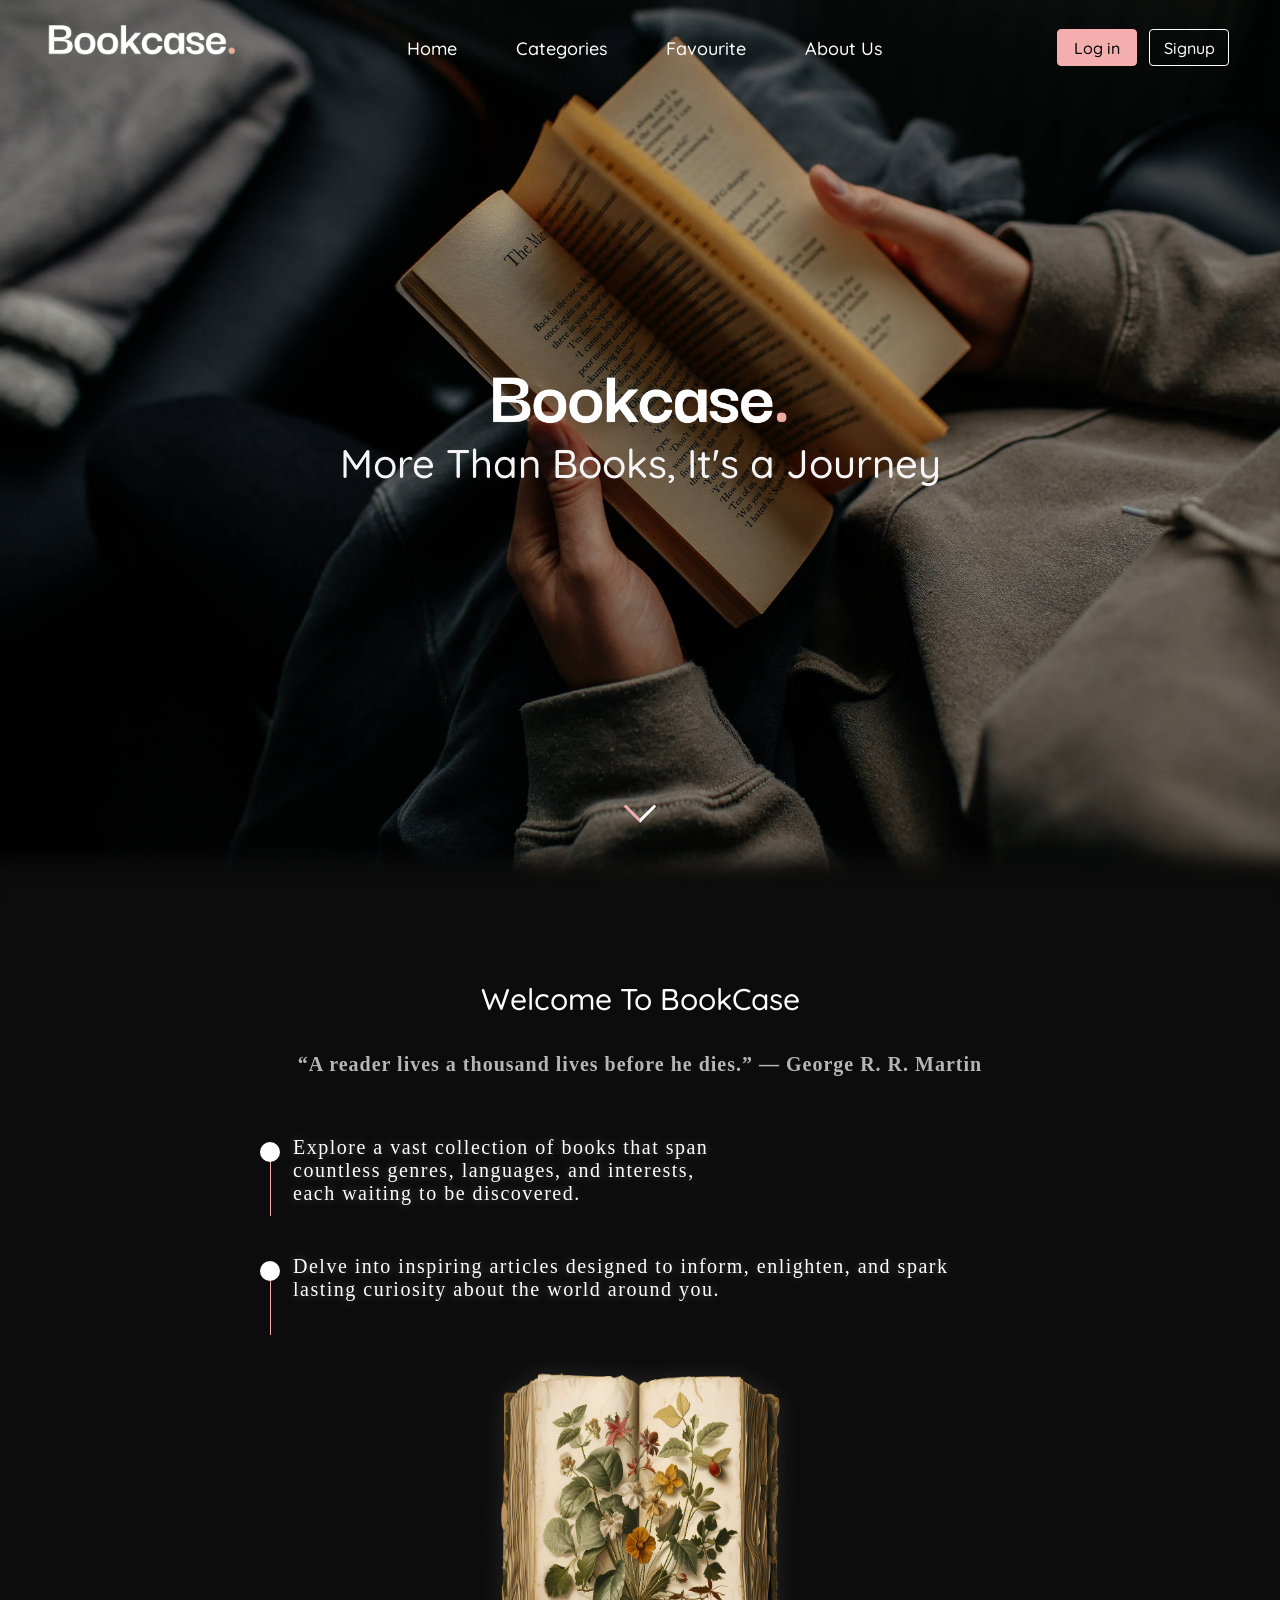
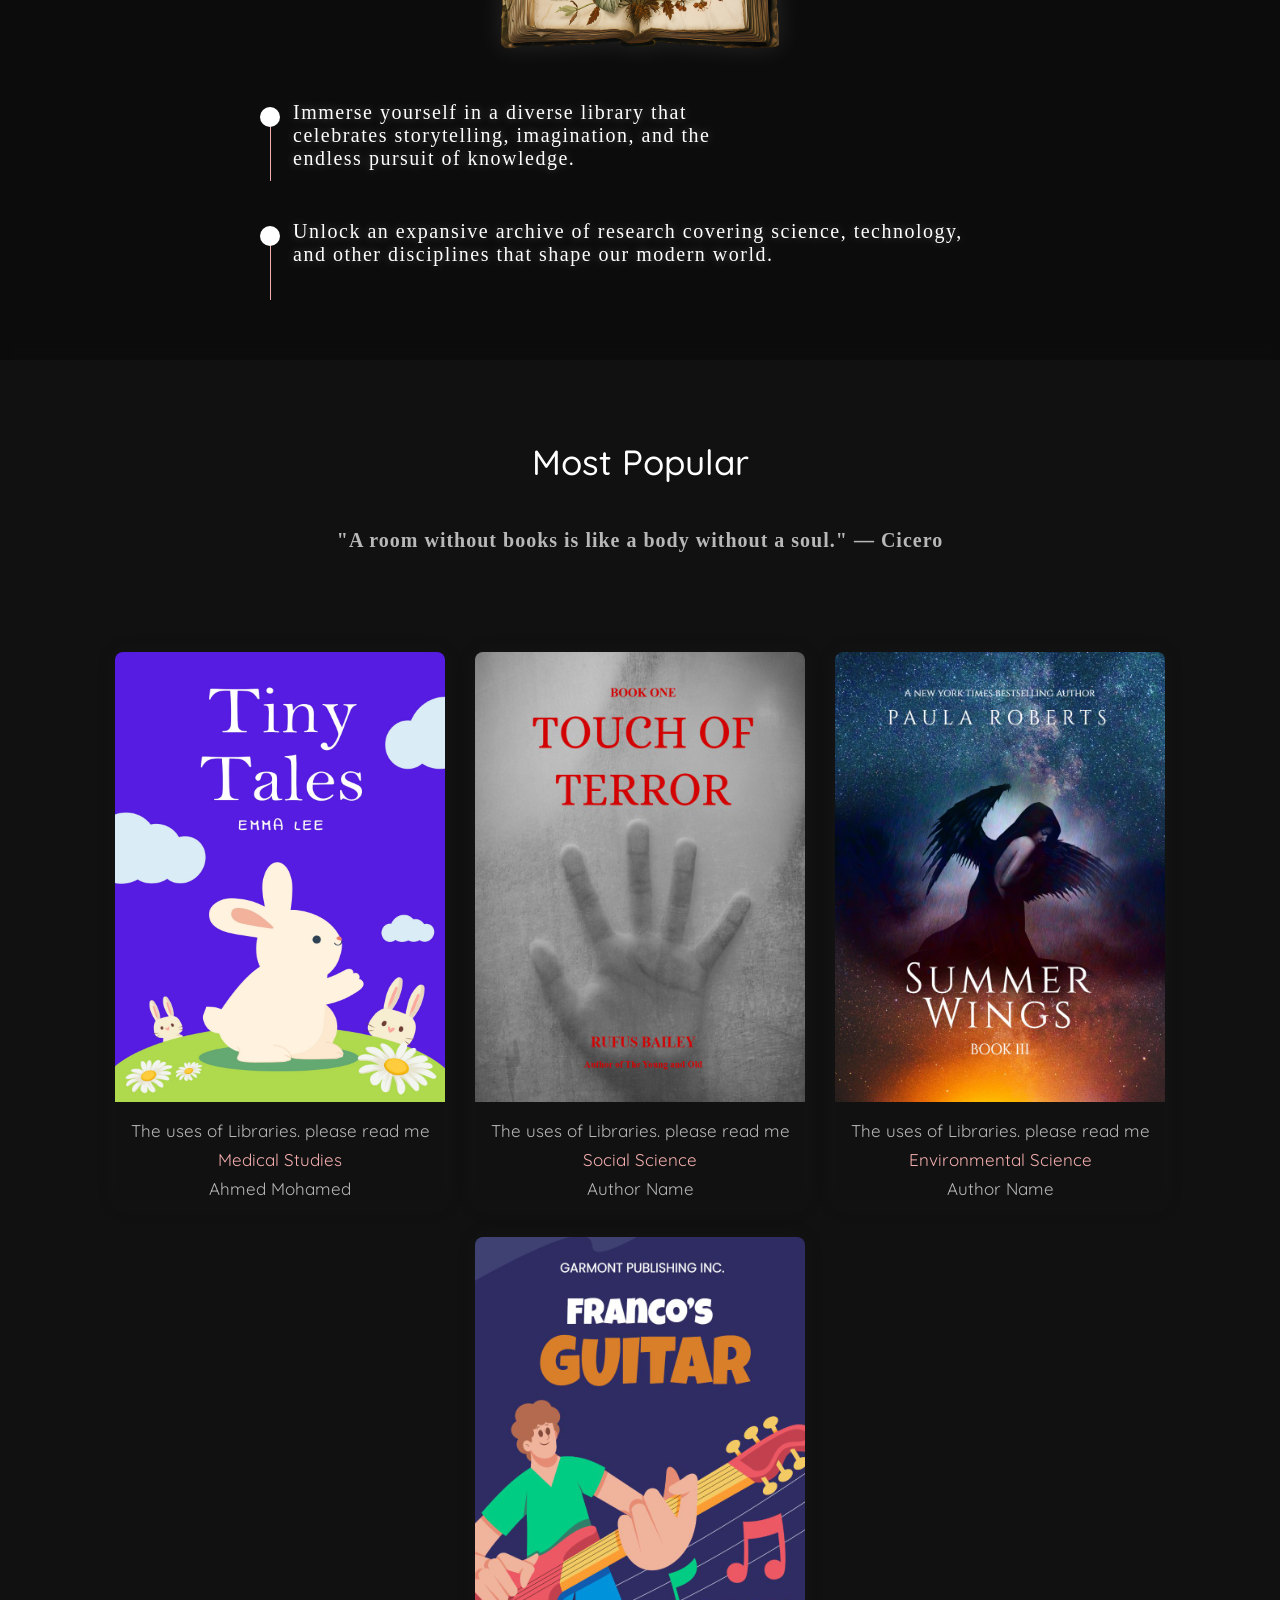
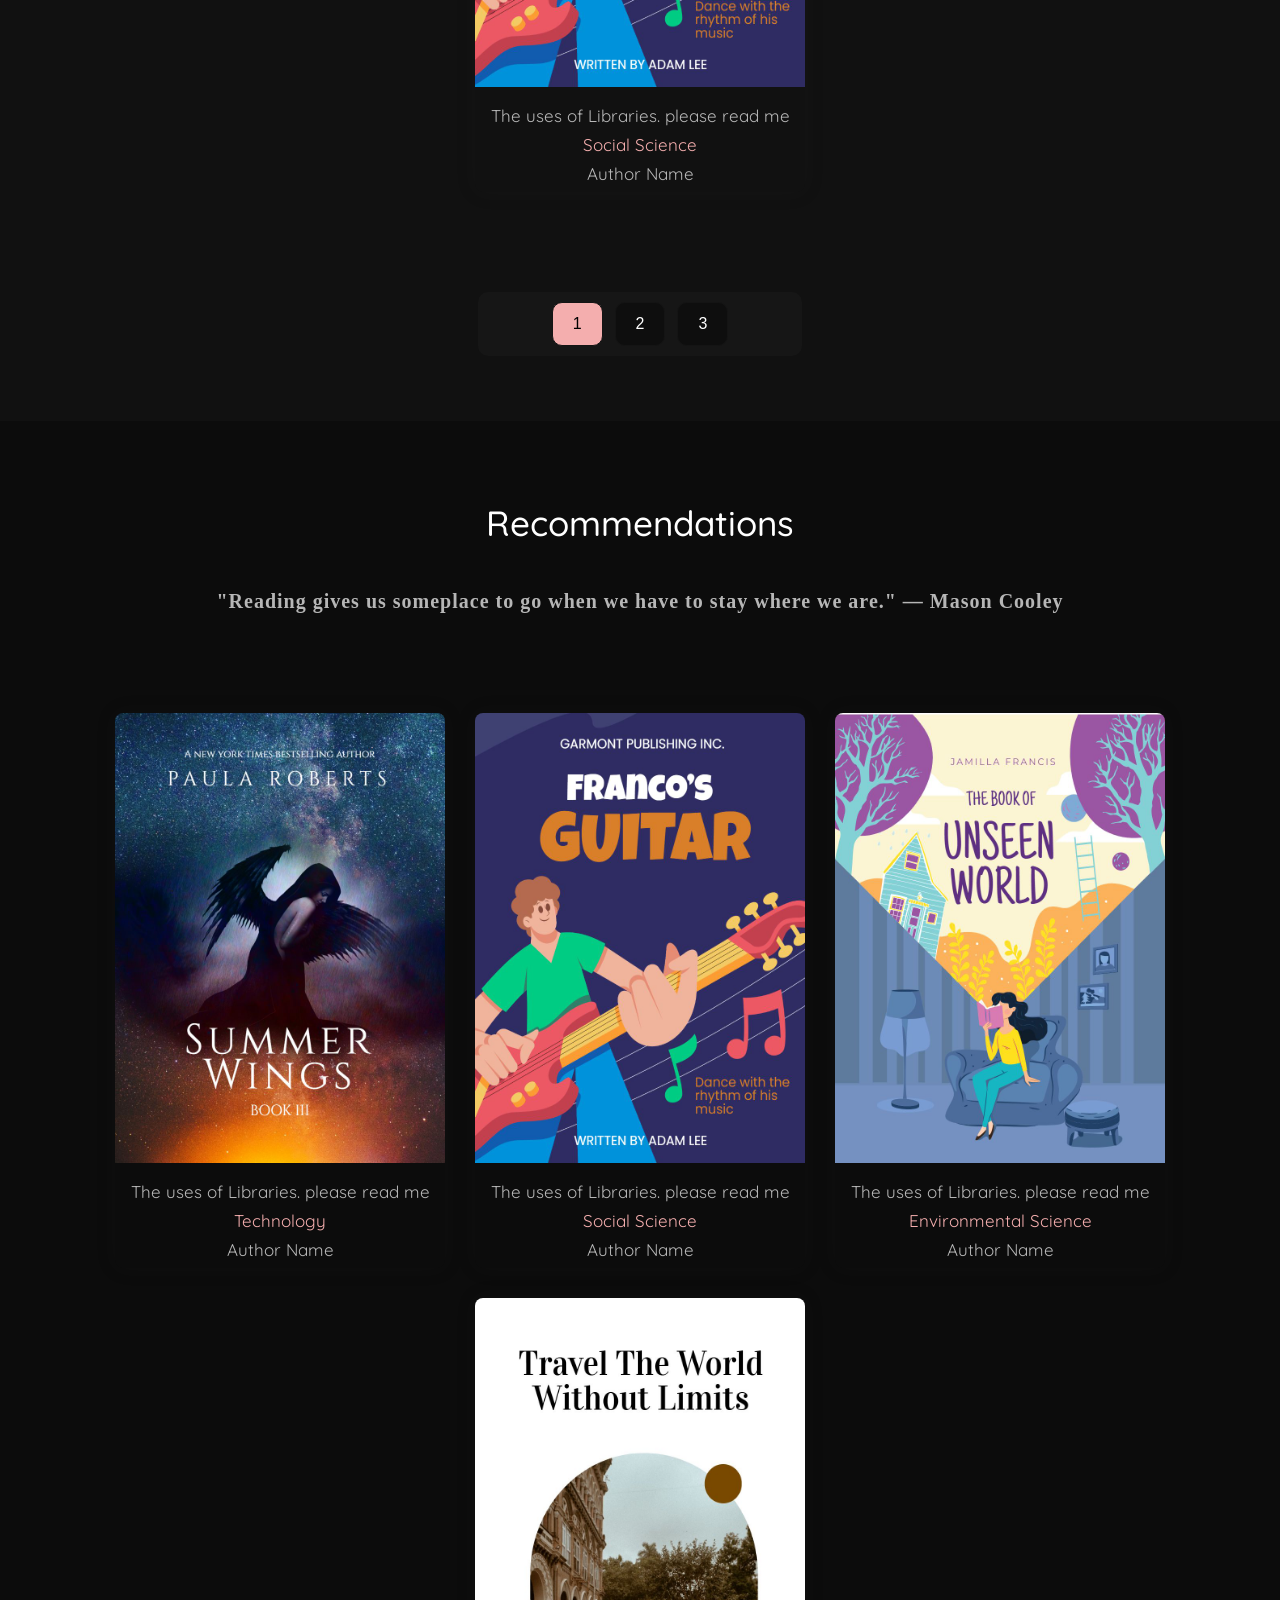
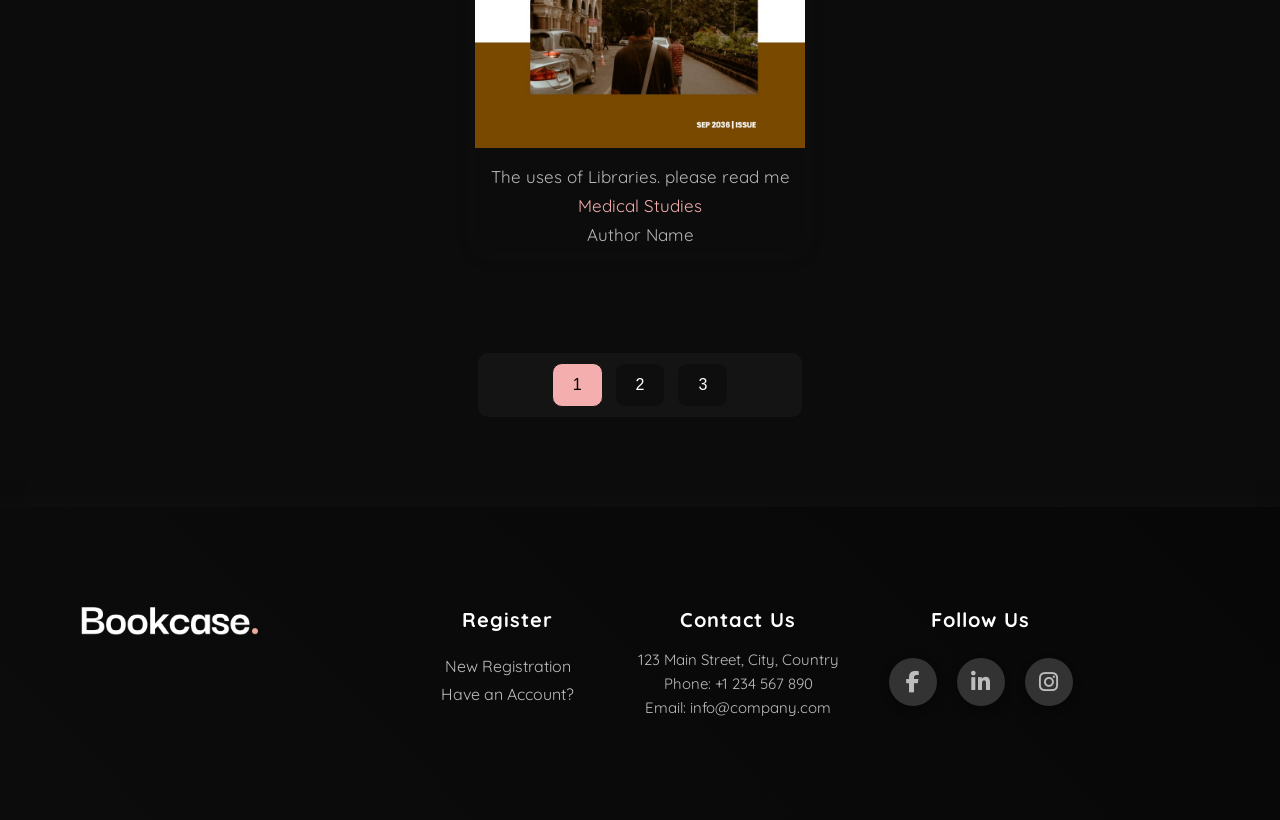
==== Front/index.html @ 295b016e "Organizing" ====
<!DOCTYPE html>
<html lang="en">
<head>
    <meta charset="UTF-8">
    <meta name="viewport" content="width=device-width, initial-scale=1.0">
    <title>Book Store</title>
    <link rel="stylesheet" href="assets/CSS/homePage.css">
    <link rel="stylesheet" href="https://cdnjs.cloudflare.com/ajax/libs/font-awesome/6.5.0/css/all.min.css">
    <link rel="stylesheet" href="https://fonts.googleapis.com/css2?family=Material+Symbols+Outlined" />
</head>

<body>
    <!-- Add success message notification -->
    <div id="successMessage" class="success-message">Login successfully!</div>
    
    <div class="container">
        <div class="mainSection">
            <div class="navbar">
                <div class="NavElements">
                    <a id="Logo" href="index.html"><img src="assets/IMG/Logo.png"></a>
                    <section class="NavPages">
                        <a id="NavLink1" href="index.html">Home</a>
                        <a id="NavLink2" href="categories.html">Categories</a>
                        <a id="NavLink3" href="favourite.html">Favourite</a>
                        <a id="NavLink4" href="about.html">About Us</a>
                    </section>
                    <section class="Register">
                        <a href="login.html" id="Login">Log in</a>
                        <a href="signup.html" id="Signup">Signup</a>
                    </section>
                    <!-- Add user profile section when logged in -->
                    <section class="UserProfile" style="display: none;">
                        <span class="material-symbols-outlined" id="userIcon">account_circle</span>
                        <span id="username"></span>
                        <button id="logoutBtn">Logout</button>
                    </section>
                    <p id="DropButton"><span class="material-symbols-outlined">menu</span></p>
                    <section class="DropList">
                        <img src="assets/IMG/Logo.png">
                        <ul id="List">
                            <li class="options UserProfileDrop" style="display: none; cursor: pointer;">
                                <span class="material-symbols-outlined">account_circle</span>
                                <span id="dropUsername" style="margin-right: auto; padding-left: 8px;"></span>
                                <span class="material-symbols-outlined" id="dropLogoutIcon" style="margin-left: auto;">logout</span>
                            </li>
                            <li class="options"><span class="material-symbols-outlined">home</span><a href="index.html">Home</a></li>
                            <li class="options"><span class="material-symbols-outlined">category</span><a href="categories.html">Categories</a></li>
                            <li class="options"><span class="material-symbols-outlined">favorite</span><a href="favourite.html">Favorite</a></li>
                            <li class="options"><span class="material-symbols-outlined">info</span><a href="about.html">About Us</a></li>
                            <li class="options"><span class="material-symbols-outlined">login</span><a href="login.html">Login</a></li>
                            <li class="options"><span class="material-symbols-outlined">add</span><a href="signup.html">Signup</a></li>
                        </ul>
                        <section class="DropCategoriesContainer" style="display: none; padding: 10px 20px; background: #000;">
                            <!-- Book Categories -->
                            <div class="CategoriesSection">
                                <h3>Books</h3>
                                <div class="Types">
                                <a href="categories.html" data-category="Science Fiction" data-type="Books">Science Fiction</a>
                                <a href="categories.html" data-category="Fantasy" data-type="Books">Fantasy</a>
                                <a href="categories.html" data-category="Horror" data-type="Books">Horror</a>
                                <a href="categories.html" data-category="Children" data-type="Books">Children</a>
                                <a href="categories.html" data-category="History" data-type="Books">History</a>
                                </div>
                            </div>

                            <!-- Research Categories -->
                            <div class="CategoriesSection">
                                <h3>Researches</h3>
                                <div class="Types">
                                <a href="categories.html" data-category="Artificial Intelligence" data-type="Researches">Artificial Intelligence</a>
                                <a href="categories.html" data-category="Quantum Physics" data-type="Researches">Quantum Physics</a>
                                <a href="categories.html" data-category="Medical Studies" data-type="Researches">Medical Studies</a>
                                <a href="categories.html" data-category="Environmental Science" data-type="Researches">Environmental Science</a>
                                <a href="categories.html" data-category="Social Science" data-type="Researches">Social Science</a>
                                </div>
                            </div>

                            <!-- Article Categories -->
                            <div class="CategoriesSection">
                                <h3>Articles</h3>
                                <div class="Types">
                                <a href="categories.html" data-category="Technology" data-type="Articles">Technology</a>
                                <a href="categories.html" data-category="Education" data-type="Articles">Education</a>
                                <a href="categories.html" data-category="Health & Wellness" data-type="Articles">Health & Wellness</a>
                                <a href="categories.html" data-category="Politics" data-type="Articles">Politics</a>
                                <a href="categories.html" data-category="Culture" data-type="Articles">Culture</a>
                                </div>
                            </div>
                            </section>
                    </section>
                </div>
                <div class="CategoriesContainer">
                    <!-- Book Categories -->
                    <div class="CategoriesSection">
                        <h3>Books</h3>
                        <p></p>
                        <div class="Types">
                            <a href="categories.html" data-category="Science Fiction" data-type="Books">Science Fiction</a>
                            <a href="categories.html" data-category="Fantasy" data-type="Books">Fantasy</a>
                            <a href="categories.html" data-category="Horror" data-type="Books">Horror</a>
                            <a href="categories.html" data-category="Children" data-type="Books">Children</a>
                            <a href="categories.html" data-category="History" data-type="Books">History</a>
                        </div>
                    </div>

                    <!-- Research Categories -->
                    <div class="CategoriesSection">
                        <p></p>
                        <div class="Types">
                            <a href="categories.html" data-category="Artificial Intelligence" data-type="Researches">Artificial Intelligence</a>
                            <a href="categories.html" data-category="Quantum Physics" data-type="Researches">Quantum Physics</a>
                            <a href="categories.html" data-category="Medical Studies" data-type="Researches">Medical Studies</a>
                            <a href="categories.html" data-category="Environmental Science" data-type="Researches">Environmental Science</a>
                            <a href="categories.html" data-category="Social Science" data-type="Researches">Social Science</a>
                        </div>
                    </div>

                    <!-- Article Categories -->
                    <div class="CategoriesSection">
                        <p></p>
                        <div class="Types">
                            <a href="categories.html" data-category="Technology" data-type="Articles">Technology</a>
                            <a href="categories.html" data-category="Education" data-type="Articles">Education</a>
                            <a href="categories.html" data-category="Health & Wellness" data-type="Articles">Health & Wellness</a>
                            <a href="categories.html" data-category="Politics" data-type="Articles">Politics</a>
                            <a href="categories.html" data-category="Culture" data-type="Articles">Culture</a>
                        </div>
                    </div>
                </div>
            </div>
            <div id="ImageText">
                <div id="Logo-Text">
                    <img src="assets/IMG/Logo.png">
                    <p>More Than Books, It's a Journey</p>
                </div>
                <div class="scroll-down">
                    <i class="arrow"></i>
                </div>
            </div>
        </div>
        <div class="contentContainer" id="nextSection">
            <div class="content">
                <h2>Welcome To BookCase</h2>
                <h3 class="quote">“A reader lives a thousand lives before he dies.” — George R. R. Martin</h3>
                <div class="Img_Text">
                    <div class="textSection1">
                        <p>Explore a vast collection of books that span countless genres, languages, and interests, each waiting to be discovered.</p>
                        <p>Delve into inspiring articles designed to inform, enlighten, and spark lasting curiosity about the world around you.</p>
                    </div>
                    <img src="assets/IMG/47e46bb96548d277a125bceb5991a57d.png" alt="">
                    <div class="textSection2">
                        <p>Immerse yourself in a diverse library that celebrates storytelling, imagination, and the endless pursuit of knowledge.</p>
                        <p>Unlock an expansive archive of research covering science, technology, and other disciplines that shape our modern world.</p>
                    </div>
                </div>
            </div>
        </div>
        <div class="BestContainer">
            <div id="Title">Most Popular</div>
            <h3 class="quote">"A room without books is like a body without a soul." — Cicero</h3>
            <div class="book-collections">

                <div class="book-page active" id="page-1">
                    <!-- Page 1 books -->
                    <div class="book-card">
                        <!-- Add preview and favorite icons overlay -->
                        <div class="book-actions">
                            <span class="material-symbols-outlined preview-icon" data-book-id="1">visibility</span>
                            <span class="material-symbols-outlined favorite-icon" data-book-id="1">favorite_border</span>
                        </div>
                        <img src="assets/IMG/Miniature Book Cover Template.jpg" alt="Book 1">
                        <p>The uses of Libraries. please read me</p>
                        <p class="tags" id="Tags">Medical Studies</p>
                        <p class="author">Ahmed Mohamed</p>
                    </div>
                    <div class="book-card">
                        <div class="book-actions">
                            <span class="material-symbols-outlined preview-icon" data-book-id="2">visibility</span>
                            <span class="material-symbols-outlined favorite-icon" data-book-id="2">favorite_border</span>
                        </div>
                        <img src="assets/IMG/Thriller Novel Kindle Book Cover Template.jpg" alt="Book 1">
                        <p>The uses of Libraries. please read me</p>
                        <p class="tags" id="Tags">Social Science</p>
                        <p class="author">Author Name</p>
                    </div>
                    <div class="book-card">
                        <div class="book-actions">
                            <span class="material-symbols-outlined preview-icon" data-book-id="3">visibility</span>
                            <span class="material-symbols-outlined favorite-icon" data-book-id="3">favorite_border</span>
                        </div>
                        <img src="assets/IMG/Novel Book Cover Template.jpg" alt="Book 1">
                        <p>The uses of Libraries. please read me</p>
                        <p class="tags" id="Tags">Environmental Science</p>
                        <p class="author">Author Name</p>
                    </div>
                    <div class="book-card">
                        <div class="book-actions">
                            <span class="material-symbols-outlined preview-icon" data-book-id="4">visibility</span>
                            <span class="material-symbols-outlined favorite-icon" data-book-id="4">favorite_border</span>
                        </div>
                        <img src="assets/IMG/Children_27s Book Cover Template.jpg" alt="Book 1">
                        <p>The uses of Libraries. please read me</p>
                        <p class="tags" id="Tags">Social Science</p>
                        <p class="author">Author Name</p>
                    </div>
                </div>

                <div class="book-page" id="page-2">
                    <!-- Page 2 books -->
                    <div class="book-card">
                        <div class="book-actions">
                            <span class="material-symbols-outlined preview-icon" data-book-id="5">visibility</span>
                            <span class="material-symbols-outlined favorite-icon" data-book-id="5">favorite_border</span>
                        </div>
                        <img src="assets/IMG/Free Children_s Story Book Cover Template.jpg" alt="Book 1">
                        <p>Book Title</p>
                        <p class="tags" id="Tags">Artificial Intelligence</p>
                        <p class="author">Author Name</p>
                    </div>
                    <div class="book-card">
                        <div class="book-actions">
                            <span class="material-symbols-outlined preview-icon" data-book-id="6">visibility</span>
                            <span class="material-symbols-outlined favorite-icon" data-book-id="6">favorite_border</span>
                        </div>
                        <img src="assets/IMG/Children_27s Book Cover Template.jpg" alt="Book 1">
                        <p>Book Title</p>
                        <p class="tags" id="Tags">Children</p>
                        <p class="author">Author Name</p>
                    </div>
                    <div class="book-card">
                        <div class="book-actions">
                            <span class="material-symbols-outlined preview-icon" data-book-id="7">visibility</span>
                            <span class="material-symbols-outlined favorite-icon" data-book-id="7">favorite_border</span>
                        </div>
                        <img src="assets/IMG/Thriller Novel Kindle Book Cover Template.jpg" alt="Book 1">
                        <p>Book Title</p>
                        <p class="tags" id="Tags">Horror</p>
                        <p class="author">Author Name</p>
                    </div>
                    <div class="book-card">
                        <div class="book-actions">
                            <span class="material-symbols-outlined preview-icon" data-book-id="8">visibility</span>
                            <span class="material-symbols-outlined favorite-icon" data-book-id="8">favorite_border</span>
                        </div>
                        <img src="assets/IMG/Novel Book Cover Template.jpg" alt="Book 1">
                        <p>Book Title</p>
                        <p class="tags" id="Tags">Fantasy</p>
                        <p class="author">Author Name</p>
                    </div>
                </div>

                <div class="book-page" id="page-3">
                    <!-- Page 3 books -->
                    <div class="book-card">
                        <div class="book-actions">
                            <span class="material-symbols-outlined preview-icon" data-book-id="9">visibility</span>
                            <span class="material-symbols-outlined favorite-icon" data-book-id="9">favorite_border</span>
                        </div>
                        <img src="assets/IMG/Miniature Book Cover Template.jpg" alt="Book 1">
                        <p>Book Title</p>
                        <p class="tags" id="Tags">Culture</p>
                        <p class="author">Author Name</p>
                    </div>
                    <div class="book-card">
                        <div class="book-actions">
                            <span class="material-symbols-outlined preview-icon" data-book-id="10">visibility</span>
                            <span class="material-symbols-outlined favorite-icon" data-book-id="10">favorite_border</span>
                        </div>
                        <img src="assets/IMG/Magazine Book Cover Template.jpg" alt="Book 1">
                        <p>Book Title</p>
                        <p class="tags" id="Tags">Politics</p>
                        <p class="author">Author Name</p>
                    </div>
                    <div class="book-card">
                        <div class="book-actions">
                            <span class="material-symbols-outlined preview-icon" data-book-id="11">visibility</span>
                            <span class="material-symbols-outlined favorite-icon" data-book-id="11">favorite_border</span>
                        </div>
                        <img src="assets/IMG/Free Children_s Story Book Cover Template.jpg" alt="Book 1">
                        <p>Book Title</p>
                        <p class="tags" id="Tags">Health & Wellness</p>
                        <p class="author">Author Name</p>
                    </div>
                    <div class="book-card">
                        <div class="book-actions">
                            <span class="material-symbols-outlined preview-icon" data-book-id="12">visibility</span>
                            <span class="material-symbols-outlined favorite-icon" data-book-id="12">favorite_border</span>
                        </div>
                        <img src="assets/IMG/Children_27s Book Cover Template.jpg" alt="Book 1">
                        <p>Book Title</p>
                        <p class="tags" id="Tags">Education</p>
                        <p class="author">Author Name</p>
                    </div>
                </div>
            </div>

            <div class="pagination">
                <button class="active" onclick="showPage(1)">1</button>
                <button onclick="showPage(2)">2</button>
                <button onclick="showPage(3)">3</button>
            </div>
        </div>
        <div class="Recommendations">
            <div id="Title">Recommendations</div>
            <h3 class="quote">"Reading gives us someplace to go when we have to stay where we are." — Mason Cooley</h3>
            <div class="book-collections">

                <div class="book-page1 active" id="page-4">
                    <!-- Page 1 books -->
                    <div class="book-card">
                        <div class="book-actions">
                            <span class="material-symbols-outlined preview-icon" data-book-id="13">visibility</span>
                            <span class="material-symbols-outlined favorite-icon" data-book-id="13">favorite_border</span>
                        </div>
                        <img src="assets/IMG/Novel Book Cover Template.jpg" alt="Book 1">
                        <p>The uses of Libraries. please read me</p>
                        <p class="tags" id="Tags">Technology</p>
                        <p class="author">Author Name</p>
                    </div>
                    <div class="book-card">
                        <div class="book-actions">
                            <span class="material-symbols-outlined preview-icon" data-book-id="14">visibility</span>
                            <span class="material-symbols-outlined favorite-icon" data-book-id="14">favorite_border</span>
                        </div>
                        <img src="assets/IMG/Children_27s Book Cover Template.jpg" alt="Book 1">
                        <p>The uses of Libraries. please read me</p>
                        <p class="tags" id="Tags">Social Science</p>
                        <p class="author">Author Name</p>
                    </div>
                    <div class="book-card">
                        <div class="book-actions">
                            <span class="material-symbols-outlined preview-icon" data-book-id="15">visibility</span>
                            <span class="material-symbols-outlined favorite-icon" data-book-id="15">favorite_border</span>
                        </div>
                        <img src="assets/IMG/Free Children_s Story Book Cover Template.jpg" alt="Book 1">
                        <p>The uses of Libraries. please read me</p>
                        <p class="tags" id="Tags">Environmental Science</p>
                        <p class="author">Author Name</p>
                    </div>
                    <div class="book-card">
                        <div class="book-actions">
                            <span class="material-symbols-outlined preview-icon" data-book-id="16">visibility</span>
                            <span class="material-symbols-outlined favorite-icon" data-book-id="16">favorite_border</span>
                        </div>
                        <img src="assets/IMG/Magazine Book Cover Template.jpg" alt="Book 1">
                        <p>The uses of Libraries. please read me</p>
                        <p class="tags" id="Tags">Medical Studies</p>
                        <p class="author">Author Name</p>
                    </div>
                </div>

                <div class="book-page1" id="page-5">
                    <!-- Page 2 books -->
                    <div class="book-card">
                        <div class="book-actions">
                            <span class="material-symbols-outlined preview-icon" data-book-id="17">visibility</span>
                            <span class="material-symbols-outlined favorite-icon" data-book-id="17">favorite_border</span>
                        </div>
                        <img src="assets/IMG/Free Children_s Story Book Cover Template.jpg" alt="Book 1">
                        <p>Book Title</p>
                        <p class="tags" id="Tags">History</p>
                        <p class="author">Author Name</p>
                    </div>
                    <div class="book-card">
                        <div class="book-actions">
                            <span class="material-symbols-outlined preview-icon" data-book-id="18">visibility</span>
                            <span class="material-symbols-outlined favorite-icon" data-book-id="18">favorite_border</span>
                        </div>
                        <img src="assets/IMG/Thriller Novel Kindle Book Cover Template.jpg" alt="Book 1">
                        <p>Book Title</p>
                        <p class="tags" id="Tags">Children</p>
                        <p class="author">Author Name</p>
                    </div>
                    <div class="book-card">
                        <div class="book-actions">
                            <span class="material-symbols-outlined preview-icon" data-book-id="19">visibility</span>
                            <span class="material-symbols-outlined favorite-icon" data-book-id="19">favorite_border</span>
                        </div>
                        <img src="assets/IMG/Miniature Book Cover Template.jpg" alt="Book 1">
                        <p>Book Title</p>
                        <p class="tags" id="Tags">Quantum Physics</p>
                        <p class="author">Author Name</p>
                    </div>
                    <div class="book-card">
                        <div class="book-actions">
                            <span class="material-symbols-outlined preview-icon" data-book-id="20">visibility</span>
                            <span class="material-symbols-outlined favorite-icon" data-book-id="20">favorite_border</span>
                        </div>
                        <img src="assets/IMG/Magazine Book Cover Template.jpg" alt="Book 1">
                        <p>Book Title</p>
                        <p class="tags" id="Tags">Artificial Intelligence</p>
                        <p class="author">Author Name</p>
                    </div>
                </div>

                <div class="book-page1" id="page-6">
                    <!-- Page 3 books -->
                    <div class="book-card">
                        <div class="book-actions">
                            <span class="material-symbols-outlined preview-icon" data-book-id="21">visibility</span>
                            <span class="material-symbols-outlined favorite-icon" data-book-id="21">favorite_border</span>
                        </div>
                        <img src="assets/IMG/Free Children_s Story Book Cover Template.jpg" alt="Book 1">
                        <p>Book Title</p>
                        <p class="tags" id="Tags">Fantasy</p>
                        <p class="author">Author Name</p>
                    </div>
                    <div class="book-card">
                        <div class="book-actions">
                            <span class="material-symbols-outlined preview-icon" data-book-id="22">visibility</span>
                            <span class="material-symbols-outlined favorite-icon" data-book-id="22">favorite_border</span>
                        </div>
                        <img src="assets/IMG/Miniature Book Cover Template.jpg" alt="Book 1">
                        <p>Book Title</p>
                        <p class="tags" id="Tags">Science Fiction</p>
                        <p class="author">Author Name</p>
                    </div>
                    <div class="book-card">
                        <div class="book-actions">
                            <span class="material-symbols-outlined preview-icon" data-book-id="23">visibility</span>
                            <span class="material-symbols-outlined favorite-icon" data-book-id="23">favorite_border</span>
                        </div>
                        <img src="assets/IMG/Novel Book Cover Template.jpg" alt="Book 1">
                        <p>Book Title</p>
                        <p class="tags" id="Tags">Horror</p>
                        <p class="author">Author Name</p>
                    </div>
                    <div class="book-card">
                        <div class="book-actions">
                            <span class="material-symbols-outlined preview-icon" data-book-id="24">visibility</span>
                            <span class="material-symbols-outlined favorite-icon" data-book-id="24">favorite_border</span>
                        </div>
                        <img src="assets/IMG/Children_27s Book Cover Template.jpg" alt="Book 1">
                        <p>Book Title</p>
                        <p class="tags" id="Tags">Fantasy</p>
                        <p class="author">Author Name</p>
                    </div>
                </div>
            </div>
            <div class="pagination1">
                <button class="active" onclick="showRecommendation(4)">1</button>
                <button onclick="showRecommendation(5)">2</button>
                <button onclick="showRecommendation(6)">3</button>
            </div>
        </div>
        
        <!-- Add preview popup modal -->
        <div id="previewModal" class="modal">
            <div class="modal-content">
                <span class="close-modal">&times;</span>
                <div class="modal-body">
                    <img id="modalBookImage" src="/placeholder.svg" alt="Book Cover">
                    <div class="modal-details">
                        <h2 id="modalBookTitle"></h2>
                        <p class="modal-author" id="modalBookAuthor"></p>
                        <p class="modal-tags" id="modalBookTags"></p>
                        <p class="modal-description">Lorem ipsum dolor sit amet, consectetur adipiscing elit. Sed do eiusmod tempor incididunt ut labore et dolore magna aliqua.</p>
                        <div class="modal-buttons">
                            <button class="btn-display">Display</button>
                            <button class="btn-download">Download</button>
                        </div>
                    </div>
                </div>
            </div>
        </div>
    </div>
    <div class="Footer">
        <img src="assets/IMG/Logo.png" alt="Company Logo" />

        <div class="Links">

            <section>
            <h2>Register</h2>
            <ul>
                <li><a href="#">New Registration</a></li>
                <li><a href="#">Have an Account?</a></li>
            </ul>
            </section>

            <section>
            <h2>Contact Us</h2>
            <address>
                123 Main Street, City, Country<br />
                Phone: <a href="tel:+1234567890">+1 234 567 890</a><br />
                Email: <a href="mailto:info@company.com">info@company.com</a>
            </address>
            </section>

            <section>
            <h2>Follow Us</h2>
            <div class="SocialMedia">
                <a href="#" class="facebook" target="_blank" rel="noopener noreferrer" aria-label="Facebook">
                <i class="fab fa-facebook-f"></i>
                </a>
                <a href="#" class="linkedin" target="_blank" rel="noopener noreferrer" aria-label="LinkedIn">
                <i class="fab fa-linkedin-in"></i>
                </a>
                <a href="#" class="instagram" target="_blank" rel="noopener noreferrer" aria-label="Instagram">
                <i class="fab fa-instagram"></i>
                </a>
            </div>
            </section>

        </div>
    </div>
</div>

    <script src="assets/JAVASCRIPT/homePage.js"></script>
    <script src="assets/JAVASCRIPT/auth-check.js"></script>
    <script src="assets/JAVASCRIPT/book-features.js"></script>
</body>
</html>
---- Front/assets/CSS/homePage.css ----
@import url("https://fonts.googleapis.com/css2?family=Abril+Fatface&family=Archivo+Black&family=Lilita+One&family=PT+Sans+Narrow:wght@400;700&family=Passion+One:wght@400;700;900&family=Ubuntu:ital@1&family=Winky+Sans:ital,wght@0,300..900;1,300..900&display=swap");
@import url("https://fonts.googleapis.com/css2?family=Abril+Fatface&family=Archivo+Black&family=Lilita+One&family=PT+Sans+Narrow:wght@400;700&family=Passion+One:wght@400;700;900&family=Quicksand:wght@300..700&family=Ubuntu:ital@1&family=Winky+Sans:ital,wght@0,300..900;1,300..900&display=swap");

body {
  width: 100%;
  height: 100vh;
}

* {
  padding: 0;
  margin: 0;
  text-decoration: none;
  list-style: none;
}

a:visited {
  color: rgb(255, 255, 255);
}

.container {
  width: 100%;
  background-color: #0c0c0c;
}
.mainSection {
  width: 100%;
  height: 100vh;
  background-image: url(../IMG/book-5472X3648-wallpaper-4ibfq0znewa7wgxb.jpeg);
  background-position: center;
  background-size: cover;
}

/* Start NavBar */
.navbar {
  width: 100%;
  position: relative;
  justify-content: center;
  display: flex;
  margin-bottom: 20px;
}

.NavElements {
  width: 95%;
  display: flex;
  justify-content: space-between;
  box-sizing: border-box;
  padding: 15px;
  margin-top: 10px;
}
#Logo img {
  width: 190px;
  height: 30px;
}
.NavPages {
  display: flex;
  width: 500px;
  font-size: 18px;
  justify-content: space-between;
  box-sizing: border-box;
  padding: 12px;
}
.NavPages a:hover {
  animation: navAnimation infinite 1.3s linear;
}
@keyframes navAnimation {
  0%,
  100% {
    opacity: 1;
    transform: scale(1);
  }
  50% {
    opacity: 0.6;
    transform: scale(1.1);
  }
}
.NavPages a {
  color: white;
  font-family: "Quicksand", sans-serif;
  font-optical-sizing: auto;
  font-weight: 500;
  font-style: normal;
}
.NavBar a.active {
  font-weight: 700;
  box-sizing: border-box;
}
.Register {
  display: flex;
  width: 180px;
  justify-content: space-between;
  box-sizing: border-box;
  padding: 4px;
  gap: 12px;
}
.Register #Signup {
  display: flex;
  justify-content: center;
  align-items: center;
  height: 35px;
  width: 100px;
  color: #000000;
  border-radius: 4px;
  border: 1px solid black;
  font-family: "Quicksand", sans-serif;
  font-optical-sizing: auto;
  font-weight: 500;
  font-style: normal;
  color: #ffffff;
  border: 1px white solid;
}
.Register #Login {
  display: flex;
  justify-content: center;
  align-items: center;
  height: 35px;
  width: 100px;
  border-radius: 4px;
  border: 1px solid rgb(244, 174, 174);
  font-family: "Quicksand", sans-serif;
  font-optical-sizing: auto;
  font-weight: 500;
  font-style: normal;
  background-color: rgb(244, 174, 174);
  color: #000000;
}
/* Add user profile styles */
.UserProfile {
  display: flex;
  align-items: center;
  gap: 10px;
  color: white;
  font-family: "Quicksand", sans-serif;
}

#userIcon {
  font-size: 32px;
  color: rgb(244, 174, 174);
}

#username {
  font-size: 16px;
  font-weight: 500;
}

#logoutBtn {
  padding: 8px 16px;
  background-color: transparent;
  color: white;
  border: 1px solid white;
  border-radius: 4px;
  cursor: pointer;
  font-family: "Quicksand", sans-serif;
  transition: all 0.3s ease;
}

#logoutBtn:hover {
  background-color: rgb(244, 174, 174);
  color: black;
  border-color: rgb(244, 174, 174);
}
#DropButton {
  display: none;
}
#DropButton span {
  box-sizing: border-box;
  padding-top: 2px;
  font-size: 40px;
  cursor: pointer;
  color: #ffffff;
}
.DropList {
  position: fixed;
  display: flex;
  flex-direction: column;
  align-items: center;
  top: 0px;
  right: 0;
  background-color: #0c0c0ce5;
  color: #ffffff;
  width: 400px;
  height: 100vh;
  box-shadow: 0px 0px 20px 0px rgba(31, 31, 31, 0.751);
  max-height: 0;
  overflow: hidden;
  z-index: 1;
  transition: max-height 0.3s ease-out;
}
.DropList.open {
  max-height: 100vh;
}
.DropList img {
  margin: 40px 0 75px 0;
  width: 200px;
  height: auto;
}

.DropList #List {
  width: 80%;
  display: flex;
  flex-direction: column;
  gap: 5px;
}
.DropList #List li {
  font-size: 25px;
  padding: 10px;
  padding-left: 19px;
  font-family: "Quicksand", sans-serif;
  font-optical-sizing: auto;
  font-weight: 500;
  font-style: normal;
}
.DropList #List li span {
  font-size: 25px;
  margin-right: 16px;
  vertical-align: text-bottom;
}
.DropList #List li:hover {
  background-color: #545454;
  border-radius: 6px;
}

.UserProfileDrop {
  display: flex;
  align-items: center;
  gap: 8px;
  padding: 8px 12px;
  font-weight: 500;
  color: #ffffff;
  justify-content: space-between;
}

.UserProfileDrop:hover {
  background-color: #f0f0f0;
}

.CategoriesContainer {
  position: absolute;
  top: 105%;
  width: 90%;
  background-color: #0c0c0ce5;
  box-shadow: 0px 0px 20px 0px rgba(31, 31, 31, 0.751);
  display: none;
  z-index: 100;
  border-radius: 8px;
}

.CategoriesSection {
  padding: 30px;
  display: flex;
  flex-direction: row;
  align-items: center;
  justify-content: space-around;
  gap: 32px;
}
.CategoriesSection p {
  background-color: #ffffff;
  width: 1px;
  height: 85%;
  border-radius: 10px;
}
.CategoriesSection .Types {
  display: flex;
  flex-direction: column;
}
.CategoriesSection a {
  font-family: "Quicksand", sans-serif;
  font-optical-sizing: auto;
  font-weight: 400;
  font-style: normal;
  padding: 5px;
  margin: 0 10px;
  color: #ffffff;
}
.CategoriesSection h3 {
  font-family: "Quicksand", sans-serif;
  font-optical-sizing: auto;
  font-weight: 500;
  font-style: normal;
  color: #ffffff;
}
.CategoriesSection a:hover {
  animation: navAnimation infinite 1.3s linear;
}
@keyframes navAnimation {
  0%,
  100% {
    opacity: 1;
    transform: scale(1);
  }
  50% {
    opacity: 0.6;
    transform: scale(1.1);
  }
}

/* End NavBar */

#ImageText {
  width: 100%;
  height: fit-content;
  border-radius: 4px;
  display: flex;
  flex-direction: column;
  align-items: center;
  text-align: center;
  position: relative;
  top: 30%;
  box-sizing: border-box;
}
#Imagetext #Logo-Text {
  display: flex;
  flex-direction: column;
  justify-content: center;
  align-items: center;
  background-image: linear-gradient(rgba(255, 255, 255, 0.04), transparent), url("/assets/IMG/Wallpaper1.jpg");
}
#ImageText div img {
  width: 300px;
  margin-bottom: 10px;
  animation: logoFloat 2s infinite linear;
}
@keyframes logoFloat {
  0%,
  100% {
    position: relative;
    top: 0;
  }
  50% {
    position: relative;
    top: -20px;
  }
}
#ImageText #Logo-Text p {
  color: rgb(246, 245, 245);
  font-family: "Quicksand", sans-serif;
  font-optical-sizing: auto;
  font-weight: 500;
  font-style: normal;
  margin-bottom: 10px;
  font-size: 40px;
}

.contentContainer {
  width: 100%;
  height: 900px;
  display: flex;
  justify-content: center;
  background-color: #0c0c0c;
  box-shadow: 0 -20px 20px 20px #0c0c0c;
}
.content {
  width: 100%;
  height: 650px;
  display: flex;
  align-items: center;
  margin-top: 80px;
  flex-direction: column;
  gap: 100px;
  background-color: #0c0c0c;
}
.content h2 {
  font-family: "Quicksand", sans-serif;
  font-optical-sizing: auto;
  font-weight: 500;
  font-style: normal;
  font-size: 35px;
  width: 30%;
  text-align: center;
  box-sizing: border-box;
  color: white;
  position: relative;
  margin-bottom: 25px;
}

.content h2::before {
  Left: -2px;
}

.content h2::after {
  right: -2px;
}
.quote {
  font-family: "Dancing Script", cursive;
  color: rgba(255, 255, 255, 0.7);
  margin-top: -70px;
  font-size: 24px;
  text-align: center;
  letter-spacing: 1px;
}
.content img {
  width: 400px;
  height: 400px;
  position: relative;
  top: 40px;
  right: 23px;
  border-radius: 10px;
}
.Img_Text {
  display: flex;
  justify-content: space-between;
  gap: 60px;
}
.content p {
  font-family: "Dancing Script", cursive;
  width: 450px;
  font-size: 20px;
  color: #ffffff;
  opacity: 0;
  transform: translateY(50px) scale(0.97);
  filter: blur(5px);
  transition: all 0.6s ease-out;
  letter-spacing: 1.5px;
  animation-delay: 1.4s; /* start after image finishes */
}
.textSection1 {
  display: flex;
  flex-direction: column;
  gap: 210px;
}
.textSection1 p:first-child ~ p {
  position: relative;
  right: 60px;
  width: 485px;
}
.textSection2 {
  display: flex;
  flex-direction: column;
  gap: 210px;
}
.textSection2 p:first-child ~ p {
  position: relative;
  left: 80px;
}

.content p::before {
  content: "";
  position: absolute;
  left: -33px;
  top: 6px;
  height: 20px;
  width: 20px;
  background-color: #ffffff;
  border-radius: 50%;
}
.content p::after {
  content: "";
  position: absolute;
  left: -23px;
  top: 26px;
  height: 54px;
  width: 1px;
  background-color: rgb(244, 174, 174);
  border-radius: 0 0 20px 20px;
}

.content img {
  opacity: 0;
  transform: translateY(20px);
  animation: bookReveal 1.4s ease-out forwards;
  animation-delay: 0.3s;
  transform-origin: center;
  filter: drop-shadow(0 0 12px rgba(255, 255, 255, 0.104));
}

@keyframes bookReveal {
  0% {
    opacity: 0;
    transform: scale(0.9) rotateY(-10deg) translateY(20px);
    filter: blur(5px);
  }
  60% {
    opacity: 1;
    transform: scale(1.05) rotateY(5deg) translateY(-5px);
    filter: blur(0);
  }
  100% {
    opacity: 1;
    transform: scale(1) rotateY(0deg) translateY(0);
  }
}

@keyframes floatFade {
  0% {
    opacity: 0;
    transform: translateY(50px) scale(0.95);
    filter: blur(6px);
  }
  60% {
    opacity: 0.8;
    transform: translateY(-10px) scale(1.02);
    filter: blur(2px);
  }
  100% {
    opacity: 1;
    transform: translateY(0) scale(1);
    filter: blur(0);
  }
}

/* Active animation class */
.animate-p {
  animation: floatFade 1s forwards;
  text-shadow: 0 0 10px rgba(255, 255, 255, 0.3);
}

/* Sequential delay order for storytelling flow */
.textSection1 p:nth-of-type(2) {
  animation-delay: 1s;
} /* bottom-left */
.textSection1 p:nth-of-type(1) {
  animation-delay: 1.4s;
} /* top-left */
.textSection2 p:nth-of-type(1) {
  animation-delay: 1.8s;
} /* top-right */
.textSection2 p:nth-of-type(2) {
  animation-delay: 2.2s;
} /* bottom-right */

/* Smooth scroll */
html {
  scroll-behavior: smooth;
}

/* Scroll arrow position */
.scroll-down {
  position: absolute;
  bottom: -320px;
  left: 50%;
  transform: translateX(-50%);
  cursor: pointer;
  z-index: 10;
}

/* Arrow Shape */
.arrow {
  display: block;
  width: 20px;
  height: 20px;
  border-right: 3px solid white;
  border-bottom: 3px solid rgb(244, 174, 174);
  transform: rotate(45deg);
  animation: arrowBounce 1.5s infinite;
}

@keyframes arrowBounce {
  0%,
  100% {
    transform: translateY(0) rotate(45deg);
  }
  50% {
    transform: translateY(10px) rotate(45deg);
  }
}

/* Start Best of all Categories */

.BestContainer {
  padding: 80px 40px 15px 40px;
  text-align: center;
  position: relative;
  display: flex;
  margin-top: 20px;
  flex-direction: column;
  align-items: center;
  gap: 70px;
  background-color: #111111;
}
.BestContainer #Title {
  font-family: "Quicksand", sans-serif;
  font-optical-sizing: auto;
  font-weight: 500;
  font-style: normal;
  font-size: 35px;
  width: 100%;
  margin-bottom: 25px;
  text-align: center;
  box-sizing: border-box;
  color: white;
  position: relative;
  color: #ffffff;
}

.book-collections {
  display: flex;
  flex-direction: column;
  align-items: center;
  width: 100%;
  height: auto;
}

.book-page {
  display: none;
  flex-wrap: wrap;
  justify-content: center;
  gap: 30px;
  height: auto;
  margin: 30px 0;
}

.book-page.active {
  display: flex;
}

.book-card {
  width: 330px;
  height: auto;
  position: relative;
  display: flex;
  flex-direction: column;
  align-items: center;
  text-align: center;
  border-radius: 8px;
  font-family: "Quicksand", sans-serif;
  font-optical-sizing: auto;
  font-weight: 400;
  font-style: normal;
  transition: 0.3s ease;
  box-shadow: 0 0 20px 0px rgba(42, 42, 42, 0.123);
  opacity: 0;
  transform: translateY(50px) scale(0.97);
  filter: blur(6px);
  transition: all 1.5s ease-out;
}

/* Add styles for book actions overlay */
.book-actions {
  position: absolute;
  top: 10px;
  left: 10px;
  background-color: rgba(255, 255, 255, 0.95);
  border-radius: 8px;
  padding: 8px;
  display: flex;
  flex-direction: row;
  gap: 12px;
  opacity: 0;
  transition: opacity 0.3s ease;
  z-index: 10;
}

.book-card:hover .book-actions {
  opacity: 1;
}

.book-actions span {
  font-size: 24px;
  padding: 6px;
  cursor: pointer;
  transition: all 0.3s ease;
}

.preview-icon:hover {
  color: #114cd6;
  transform: scale(1.1);
}

.favorite-icon:hover {
  color: #ff4757;
  transform: scale(1.1);
}

.favorite-icon.active {
  color: #ff4757;
  font-variation-settings: "FILL" 1;
}

/* When visible */
.book-card.visible {
  opacity: 1;
  transform: translateY(0) scale(1);
  filter: blur(0);
}

.book-card p {
  max-width: 300px;
  word-wrap: break-word;
  color: #b7b7b7;
  margin-bottom: 8px;
  height: auto;
  text-wrap: wrap;
  font-size: 17px;
  font-family: "Quicksand", sans-serif;
  font-optical-sizing: auto;
  font-weight: 400;
  font-style: normal;
}
.book-card p:nth-child(2) {
  color: #ffffff;
  font-size: larger;
}
.book-card p:hover {
  cursor: pointer;
}
.book-card:hover {
  width: 350px;
}
.book-card:hover img,
.book-card:has(p:hover) img {
  opacity: 0.85;
  transition: opacity 0.5s ease-in-out;
  cursor: pointer;
}
.book-card img {
  width: 100%;
  border-radius: 8px 8px 0 0;
  height: 450px;
  transition: transform 0.3s;
  margin-bottom: 18px;
}
.book-card .price {
  color: rgb(244, 174, 174);
}
.pagination {
  text-align: center;
  padding: 10px 70px;
  border-radius: 10px;
  background-color: #181818b8;
  margin: 0px 0px 50px 0px;
}
.pagination button {
  margin: 0 4px;
  padding: 12px 20px;
  font-size: 16px;
  border: 1px solid rgb(20, 20, 20);
  background-color: #0e0e0e;
  border-radius: 10px;
  color: #ffffff;
  cursor: pointer;
  transition: background-color 0.3s;
}
.pagination button:hover,
.pagination button.active {
  background-color: rgb(244, 174, 174);
  color: black;
}

/* End Best of all Categories */

/* Start of Recommendation */

.Recommendations {
  padding: 40px;
  margin-top: 40px;
  text-align: center;
  display: flex;
  gap: 70px;
  flex-direction: column;
  align-items: center;
  background-color: #0c0c0c;
}
.Recommendations #Title {
  font-family: "Quicksand", sans-serif;
  font-optical-sizing: auto;
  font-weight: 500;
  font-style: normal;
  font-size: 35px;
  width: 100%;
  margin-bottom: 25px;
  text-align: center;
  box-sizing: border-box;
  color: white;
  position: relative;
  color: #ffffff;
}

.book-page1 {
  display: none;
  flex-wrap: wrap;
  justify-content: center;
  gap: 30px;
  margin: 30px 0;
}

.book-page1.active {
  display: flex;
}
.pagination1 {
  text-align: center;
  padding: 10px 70px;
  border-radius: 10px;
  background-color: #181818b8;
  margin: 0px 0px 50px 0px;
}
.pagination1 button {
  margin: 0 4px;
  padding: 12px 20px;
  font-size: 16px;
  border: 1px solid rgb(20, 20, 20);
  background-color: #0e0e0e;
  border-radius: 10px;
  color: #ffffff;
  cursor: pointer;
  transition: background-color 0.3s;
}
.pagination1 button:hover,
.pagination1 button.active {
  background-color: rgb(244, 174, 174);
  color: black;
}

/* end of Recommendation*/

/* Add modal styles */
.modal {
  display: none;
  font-family: "Quicksand", sans-serif;
  font-style: normal;
  font-weight: 500;
  position: fixed;
  z-index: 1000;
  left: 0;
  top: 0;
  width: 100%;
  height: 100%;
  background-color: rgba(0, 0, 0, 0.8);
  animation: fadeIn 0.3s ease;
}

@keyframes fadeIn {
  from {
    opacity: 0;
  }
  to {
    opacity: 1;
  }
}

.modal-content {
  background-color: #1e1e1e;
  margin: 5% auto;
  padding: 0;
  border-radius: 12px;
  width: 80%;
  max-width: 800px;
  position: relative;
  animation: slideIn 0.3s ease;
  box-shadow: 0 10px 40px rgba(0, 0, 0, 0.5);
}

@keyframes slideIn {
  from {
    transform: translateY(-50px);
    opacity: 0;
  }
  to {
    transform: translateY(0);
    opacity: 1;
  }
}

.close-modal {
  color: #ffffff;
  position: absolute;
  right: 20px;
  top: 15px;
  font-size: 35px;
  font-weight: bold;
  cursor: pointer;
  z-index: 10;
  transition: color 0.3s;
}

.close-modal:hover {
  color: rgb(244, 174, 174);
}

.modal-body {
  display: flex;
  padding: 40px;
  gap: 30px;
}

.modal-body img {
  width: 250px;
  height: 350px;
  object-fit: cover;
  border-radius: 8px;
  box-shadow: 0 5px 15px rgba(0, 0, 0, 0.3);
}

.modal-details {
  flex: 1;
  display: flex;
  flex-direction: column;
  gap: 15px;
}

.modal-details h2 {
  color: #ffffff;
  font-size: 28px;
  margin: 0;
  font-family: "Quicksand", sans-serif;
}

.modal-author {
  color: #b7b7b7;
  font-size: 18px;
  margin: 0;
}

.modal-tags {
  color: #888;
  font-size: 16px;
  margin: 0;
}

.modal-price {
  color: rgb(244, 174, 174);
  font-size: 24px;
  font-weight: bold;
  margin: 10px 0;
}

.modal-description {
  color: #cccccc;
  line-height: 1.6;
  margin: 10px 0;
}

.modal-buttons {
  display: flex;
  gap: 15px;
  margin-top: 20px;
}

.modal-buttons button {
  flex: 1;
  padding: 12px 24px;
  font-size: 16px;
  border-radius: 6px;
  cursor: pointer;
  font-family: "Quicksand", sans-serif;
  transition: all 0.3s ease;
}

.btn-display {
  background-color: #000000;
  color: rgb(244, 174, 174);
  border: 1px solid rgb(244, 174, 174);
}

.btn-display:hover {
  background-color: #1d1d1d;
  transform: translateY(-2px);
}

.btn-download {
  background-color: rgb(244, 174, 174);
  color: #000000;
}

.btn-download:hover {
  background-color: rgb(215, 143, 143);
  transform: translateY(-2px);
}

/* Responsive modal */
@media (max-width: 768px) {
  .modal-body {
    flex-direction: column;
    padding: 20px;
  }

  .modal-body img {
    width: 100%;
    height: auto;
  }

  .modal-content {
    width: 95%;
    margin: 10% auto;
  }
}

/* Add success message styles */
.success-message {
  position: fixed;
  top: 100px;
  right: 20px;
  background-color: #4caf50;
  color: white;
  padding: 16px 100px;
  border-radius: 8px;
  font-family: "Quicksand", sans-serif;
  font-size: 16px;
  box-shadow: 0 4px 12px rgba(0, 0, 0, 0.3);
  z-index: 10000;
  display: none;
  animation: slideInRight 0.5s ease;
}

@keyframes slideInRight {
  from {
    transform: translateX(400px);
    opacity: 0;
  }
  to {
    transform: translateX(0);
    opacity: 1;
  }
}

/* Footer Container */
.Footer {
  background: linear-gradient(45deg, #0c0c0c, #070707);
  width: 100%;
  padding: 100px 0 100px 0;
  box-shadow: 0 0 18px 2px rgba(19, 19, 19, 0.6);
  display: flex;
  flex-wrap: wrap;
  align-items: flex-start;
  justify-content: center;
  gap: 40px;
  text-align: center;
  font-family: 'Quicksand', sans-serif;
  color: #bdbdbd;
}

/* Logo */
.Footer img {
  width: 180px;
  max-width: 100%;
  height: auto;
  user-select: none;
  transition: transform 0.3s ease;
  flex-shrink: 0;
}

.Footer img:hover {
  transform: scale(1.05);
}

/* Links Container */
.Links {
  display: flex;
  flex-wrap: wrap;
  justify-content: center;
  gap: 50px;
  width: 100%;
  max-width: 900px;
}

/* Each Section */
.Links section {
  min-width: 160px;
  max-width: 220px;
  display: flex;
  flex-direction: column;
  align-items: center;
  text-align: center;
}

/* Section Headings */
.Links section h2 {
  margin-bottom: 16px;
  font-size: 20px;
  font-weight: 700;
  color: #fff;
  letter-spacing: 0.05em;
}

/* Lists inside sections */
.Links ul {
  list-style: none;
  padding: 0;
  margin: 0;
  width: 100%;
}

/* List Items */
.Links ul li {
  margin: 8px 0;
  font-size: 16px;
}

/* Links */
.Links ul li a {
  color: #bdbdbd;
  text-decoration: none;
  transition: color 0.3s ease;
  cursor: pointer;
  display: inline-block;
  width: 100%;
}

.Links ul li a:hover,
.Links ul li:hover {
  color: #f0a500;
}

/* Address Styling */
address {
  font-style: normal;
  font-size: 15px;
  line-height: 1.6;
  color: #bdbdbd;
}

address a {
  color: #bdbdbd;
  text-decoration: none;
  transition: color 0.3s ease;
}

address a:hover {
  color: #f0a500;
}

.SocialMedia {
  display: flex;
  justify-content: center;
  gap: 20px;
  margin-top: 10px;
}

.SocialMedia a {
  display: flex;
  align-items: center;
  justify-content: center;
  width: 48px;
  height: 48px;
  background-color: #333;
  border-radius: 50%;
  color: #bdbdbd;
  font-size: 22px;
  text-decoration: none;
  box-shadow: 0 4px 8px rgba(0, 0, 0, 0.3);
  transition: background-color 0.3s ease, color 0.3s ease, transform 0.3s ease;
}

.SocialMedia a:hover {
  background-color: #f0a500;
  color: #121212;
  transform: scale(1.15);
  box-shadow: 0 6px 12px rgba(240, 165, 0, 0.6);
}

/* Optional: Different brand colors on hover */
.SocialMedia a.facebook:hover {
  background-color: #1877f2;
  color: white;
}

.SocialMedia a.linkedin:hover {
  background-color: #0a66c2;
  color: white;
}

.SocialMedia a.instagram:hover {
  background: radial-gradient(circle at 30% 107%, #fdf497 0%, #fdf497 5%, #fd5949 45%, #d6249f 60%, #285aeb 90%);
  color: white;
}

/* Responsive */
@media (max-width: 768px) {
  .Links {
    max-width: 400px;
    gap: 30px;
  }

  .Links section {
    min-width: 140px;
    max-width: 180px;
  }
}

@media (max-width: 480px) {
  .Footer {
    padding: 40px 0px;
    gap: 30px;
  }

  .Links {
    flex-direction: column;
    align-items: center;
    gap: 25px;
    max-width: 300px;
  }

  .Links section {
    max-width: 100%;
  }

}


/* Start Responsive for tablet and Mobile */

@media (max-width: 1200px) {
  .Container {
    width: 100%;
    height: fit-content;
    display: flex;
    flex-direction: column;
    align-items: center;
  }
  .NavPages,
  .Register, .UserProfile{
    display: none;
  }
  .NavElements {
    width: 98%;
    display: flex;
    justify-content: space-between;
    box-sizing: border-box;
    padding: 15px;
  }
  #DropButton {
    display: block;
  }
  #Image #Logo-Text p {
    font-size: 38px;
    margin-bottom: 10px;
  }
  .Content {
    width: 95%;
    display: grid;
    justify-items: center;
    grid-template-columns: repeat(auto-fill, minmax(380px, 3fr));
    row-gap: 15px;
    column-gap: 0;
  }
  .Content div {
    display: flex;
    flex-direction: column-reverse;
    gap: 10px;
    height: 830px;
  }
  .Content div p {
    width: 98%;
    text-align: start;
  }
  .Content #FirstContent {
    border: none;
  }
  .Content #SecondContent {
    border: none;
  }
  .Content #ThirdContent {
    border: none;
  }
  .Content #FourthContent {
    margin-bottom: 1%;
    border: none;
  }
}
@media (max-width: 818px) {
  .Container {
    width: 100%;
    height: fit-content;
    display: flex;
    flex-direction: column;
    align-items: center;
  }
  .NavPages,
  .Register, .UserProfile{
    display: none;
  }
  .NavElements {
    width: 98%;
    display: flex;
    justify-content: space-between;
    box-sizing: border-box;
    padding: 15px;
  }
  #Image #Logo-Text img {
    width: 350px;
    margin-bottom: 10px;
  }
  #Image #Logo-Text p {
    font-size: 32px;
    margin-bottom: 10px;
  }
  .Content {
    width: 95%;
    display: grid;
    justify-items: center;
    grid-template-columns: repeat(auto-fill, minmax(380px, 3fr));
    gap: 17px;
  }
  .Content div {
    height: auto;
    display: flex;
    flex-direction: column-reverse;
    gap: 20px;
  }
  .Content div p {
    width: 98%;
    text-align: start;
    font-size: 20px;
  }
  .Content div img {
    width: 100%;
  }
}
@media (max-width: 600px) {
  .pagination{
    padding: 10px 30px;
  }
  .pagination1{
    padding: 10px 30px;
  }
  .Container {
    width: 100%;
    height: fit-content;
    display: flex;
    flex-direction: column;
    align-items: center;
  }
  .NavPages,
  .Register, .UserProfile{
    display: none;
  }
  .NavElements {
    width: 98%;
    display: flex;
    flex-direction: row;
    justify-content: space-between;
    box-sizing: border-box;
    padding: 15px;
  }
  #Image #Logo-Text img {
    width: 300px;
    margin-bottom: 10px;
  }
  #Image #Logo-Text p {
    font-size: 22px;
    width: auto;
    margin-bottom: 10px;
  }
  .Content {
    width: 100%;
    grid-template-columns: repeat(auto-fill, minmax(90%, 1fr));
    gap: 15px;
    padding: 10px;
    box-sizing: border-box;
  }
  .Content div {
    height: auto;
  }
  .Content div p {
    font-size: 18px;
    text-align: justify;
  }
  .Content div img {
    width: 100%;
    height: auto;
  }
  .Recommendations #Title {
    font-size: 30px;
    width: 100%;
  }
  .BestContainer #Title {
    font-size: 30px;
    width: 100%;
  }
}
@media (max-width: 420px) {
  #Image #Logo-Text img {
    width: 180px;
    margin-bottom: 10px;
  }
  #Image #Logo-Text p {
    font-size: 17px;
    width: auto;
    margin-bottom: 10px;
  }
}
@media (max-width: 300px) {
  .DropList {
    position: absolute;
    top: 120px;
    right: 2px;
  }
  #Image #Logo-Text img {
    width: 120px;
    margin-bottom: 10px;
  }
  #Image #Logo-Text p {
    font-size: 16px;
    width: auto;
    margin-bottom: 10px;
  }
  .Content {
    width: 100%;
    grid-template-columns: 1fr;
    gap: 10px;
    padding: 5px;
    justify-items: center;
  }
  .Content div {
    width: 95%;
    height: auto;
  }
  .Content div p {
    font-size: 16px;
    text-align: justify;
  }
  .Content div img {
    width: 100%;
    height: auto;
  }
  .NavElements {
    flex-direction: column;
    align-items: center;
    gap: 8px;
    padding: 5px;
  }
  .Container {
    padding: 5px;
  }
}

/* End Responsive for tablet and Mobile */

#Tags{
  color: rgb(244, 174, 174);
}

.DropCategoriesContainer {
  position: relative;
  top: -211px;
  background: #000000;
  border-top: 1px solid #ddd;
}

.DropCategoriesContainer .CategoriesSection {
  margin-bottom: 15px;
}

.DropCategoriesContainer h3 {
  margin: 8px 0;
  font-size: 1.1em;
  font-weight: bold;
}

.DropCategoriesContainer .Types a {
  display: block;
  padding: 6px 0;
  color: #f2f2f2;
  text-decoration: none;
}

.DropCategoriesContainer .Types a:hover {
  text-decoration: underline;
}

/* Base styles as you provided... */

/* Responsive for tablets and medium screens */
@media (max-width: 1700px) {
  .contentContainer {
    height: auto;
    padding: 40px 0px;
  }

  .content {
    height: auto;
    margin-top: 40px;
    gap: 60px;
    padding: 0 20px;
  }

  .content h2 {
    width: 60%;
    font-size: 30px;
  }

  .quote {
    font-size: 20px;
    margin-top: -50px;
  }

  .Img_Text {
    flex-direction: column;
    gap: 40px;
    align-items: center;
  }

  /* Adjust positional offset on paragraphs */
  .textSection1 p:first-child ~ p,
  .textSection2 p:first-child ~ p {
    position: static !important;
    width: 100% !important;
    right: auto !important;
    left: auto !important;
  }

  .textSection2 p:first-child {
    margin-top: 20px;
  }
  .textSection2 p:last-child {
    margin-bottom: 34px;
  }
  .textSection1{
    gap: 50px;
    width: 60%;
  }
  .textSection2{
    gap: 50px;
    width: 60%;
  }
  .content img {
    width: 300px;
    height: 300px;
    top: 20px;
    right: 0;
  }
}

/* Responsive for mobile phones and small screens */
@media (max-width: 600px) {
  .contentContainer {
    height: auto;
    padding: 50px 0px;
  }

  .content {
    margin-top: 30px;
    gap: 40px;
    padding: 0 10px;
  }

  .content h2 {
    width: 90%;
    font-size: 28px;
  }

  .quote {
    font-size: 18px;
    margin-top: -40px;
    padding: 0 10px;
  }

  .Img_Text {
    gap: 30px;
  }

  .content p {
    width: 100%;
    font-size: 11px;
    text-align: center;
  }
  /* Remove positional offset on paragraphs */
  .textSection1 p:first-child ~ p,
  .textSection2 p:first-child ~ p {
    position: static !important;
    width: 100% !important;
    right: auto !important;
    left: auto !important;
  }

  /* Override animation styles for better readability on small screens */
  .content p {
    opacity: 1 !important;
    transform: none !important;
    filter: none !important;
    transition: none !important;
  }

  /* Hide decorative bullets and lines */
  .content p::before,
  .content p::after {
    display: none;
  }

  .content img {
    width: 250px;
    height: 250px;
    top: 10px;
    right: 0;
  }
}
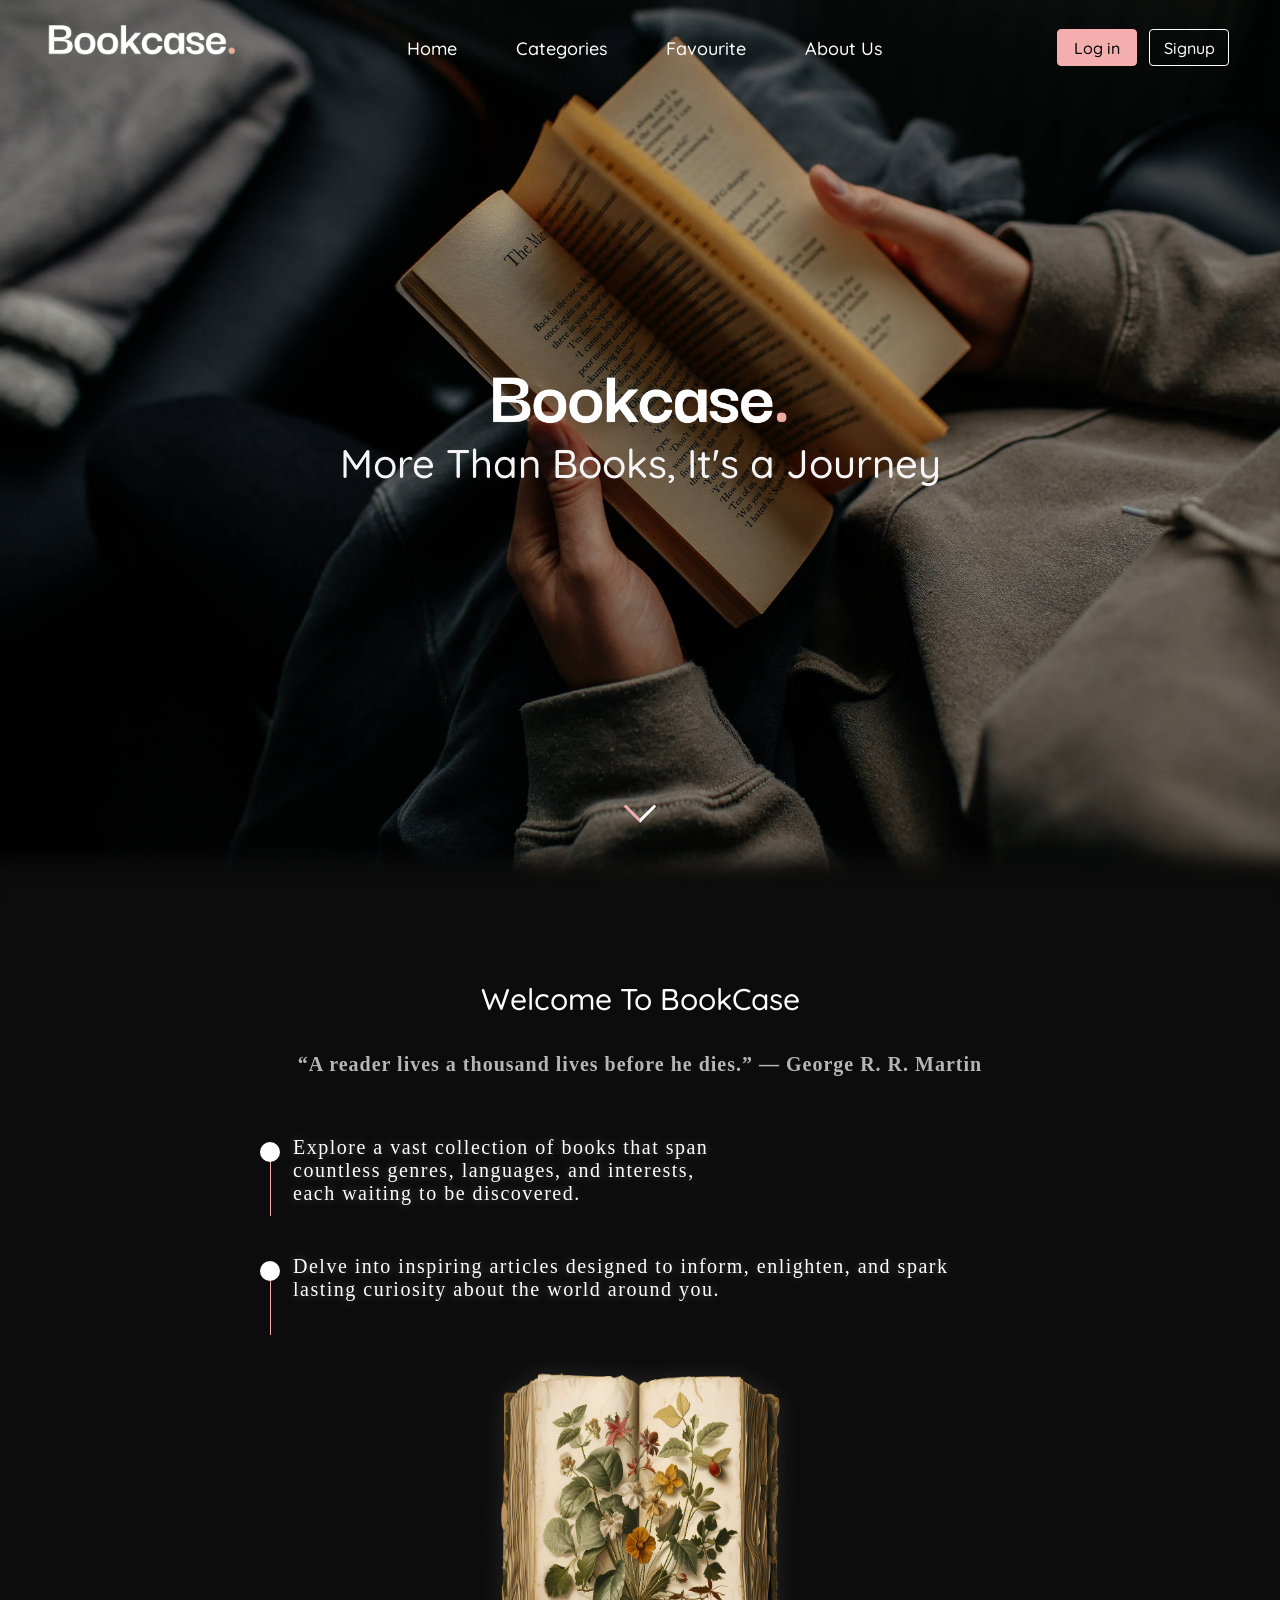
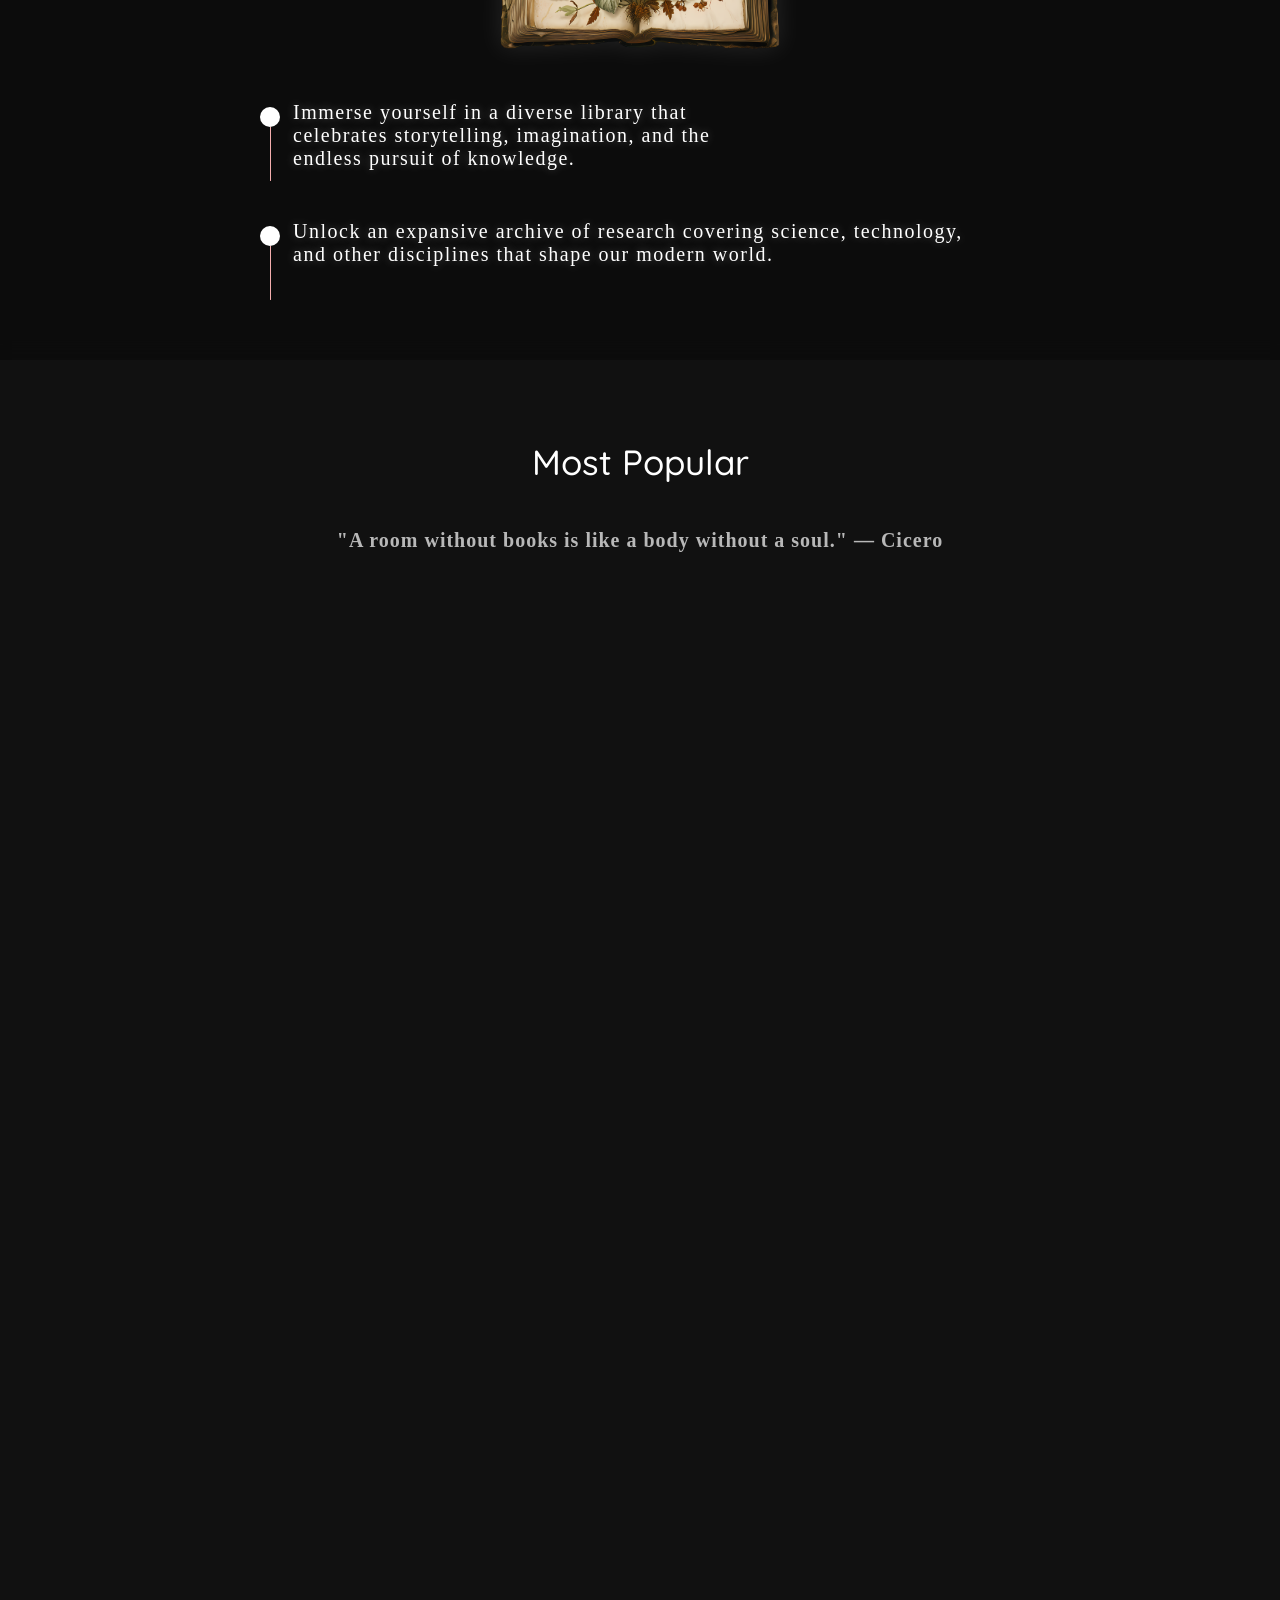
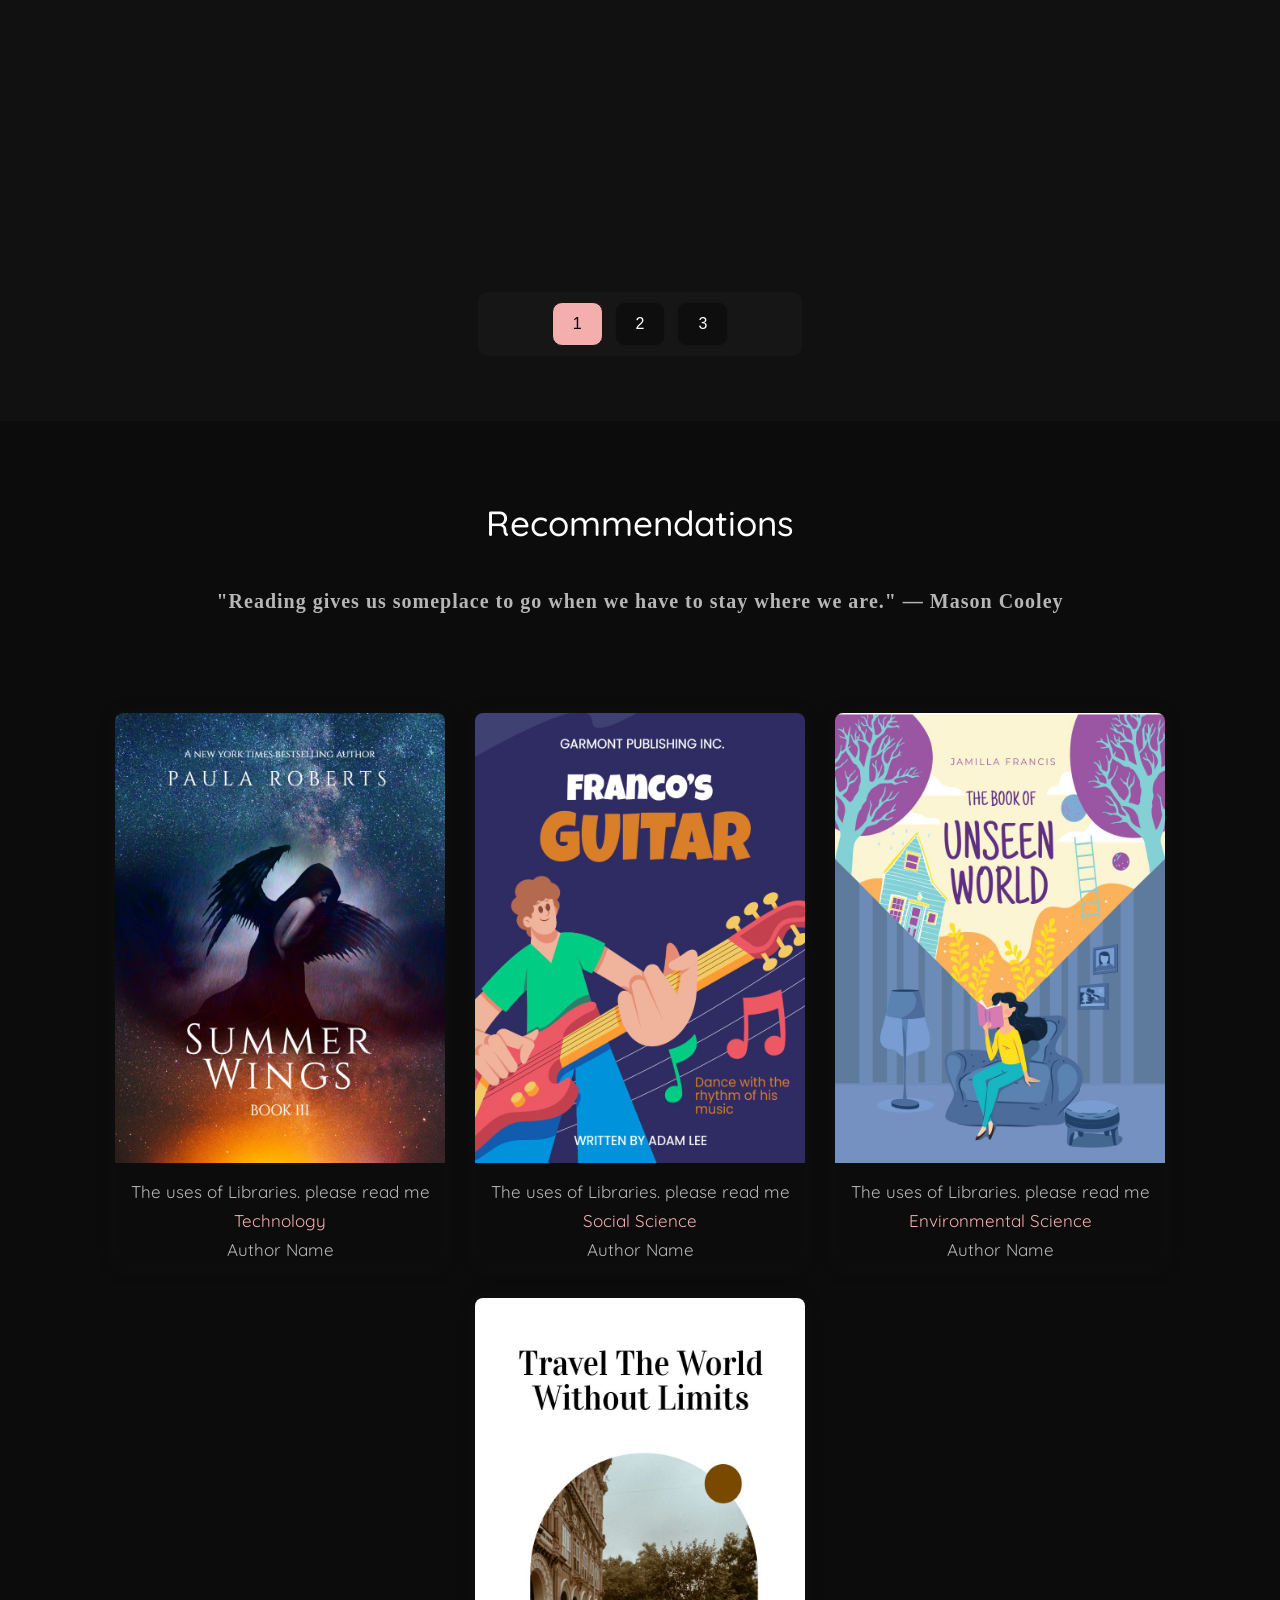
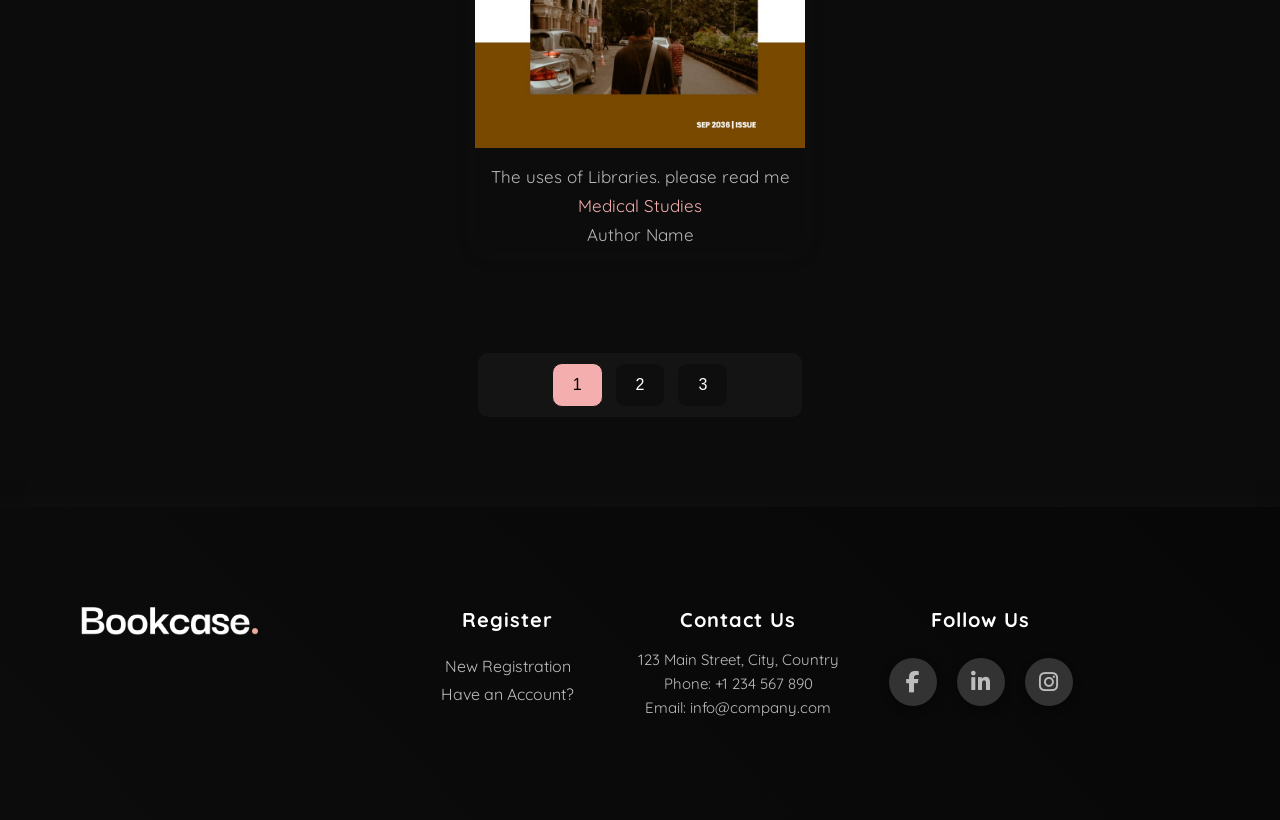
==== commit 53e6c394: "Add BLL & PL" ====
--- a/Front/index.html
+++ b/Front/index.html
@@ -464,6 +464,7 @@
             </div>
         </div>
     </div>
+
     <div class="Footer">
         <img src="assets/IMG/Logo.png" alt="Company Logo" />
 
@@ -503,7 +504,6 @@
 
         </div>
     </div>
-</div>
 
     <script src="assets/JAVASCRIPT/homePage.js"></script>
     <script src="assets/JAVASCRIPT/auth-check.js"></script>
